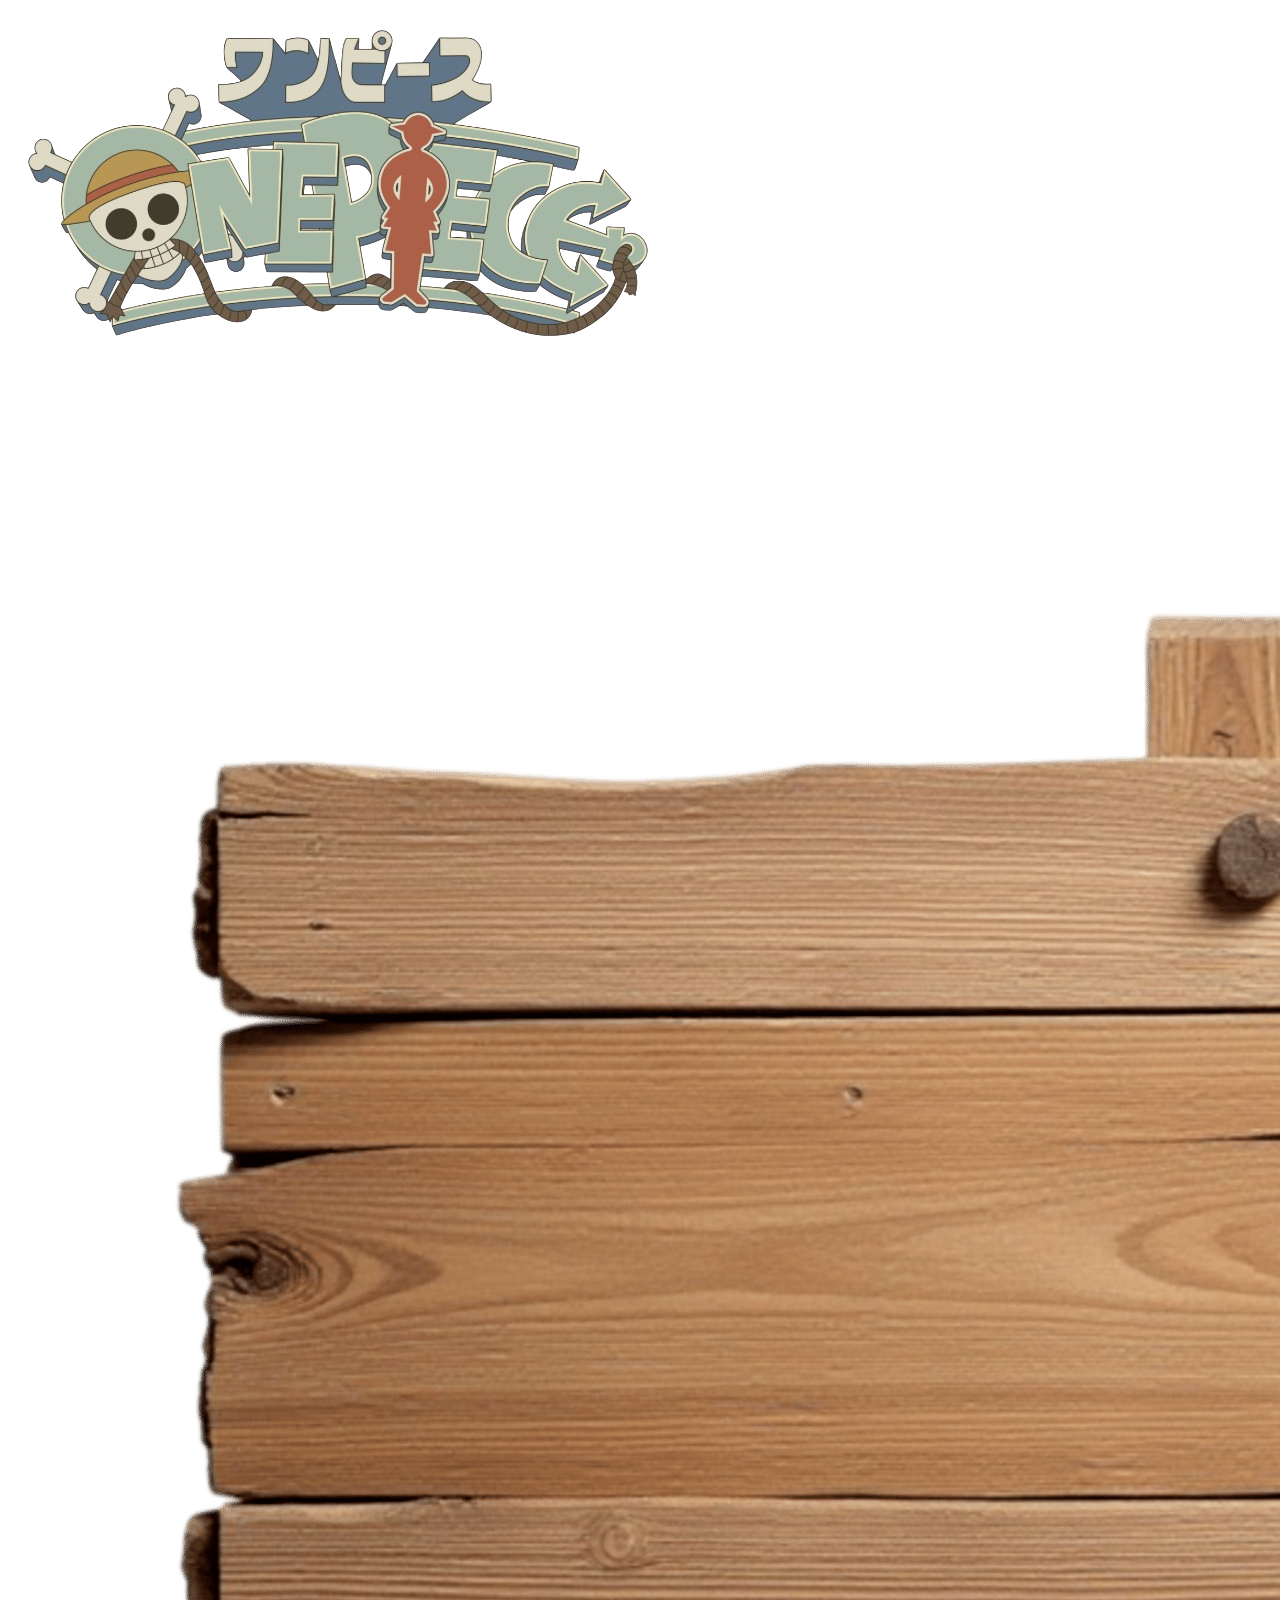
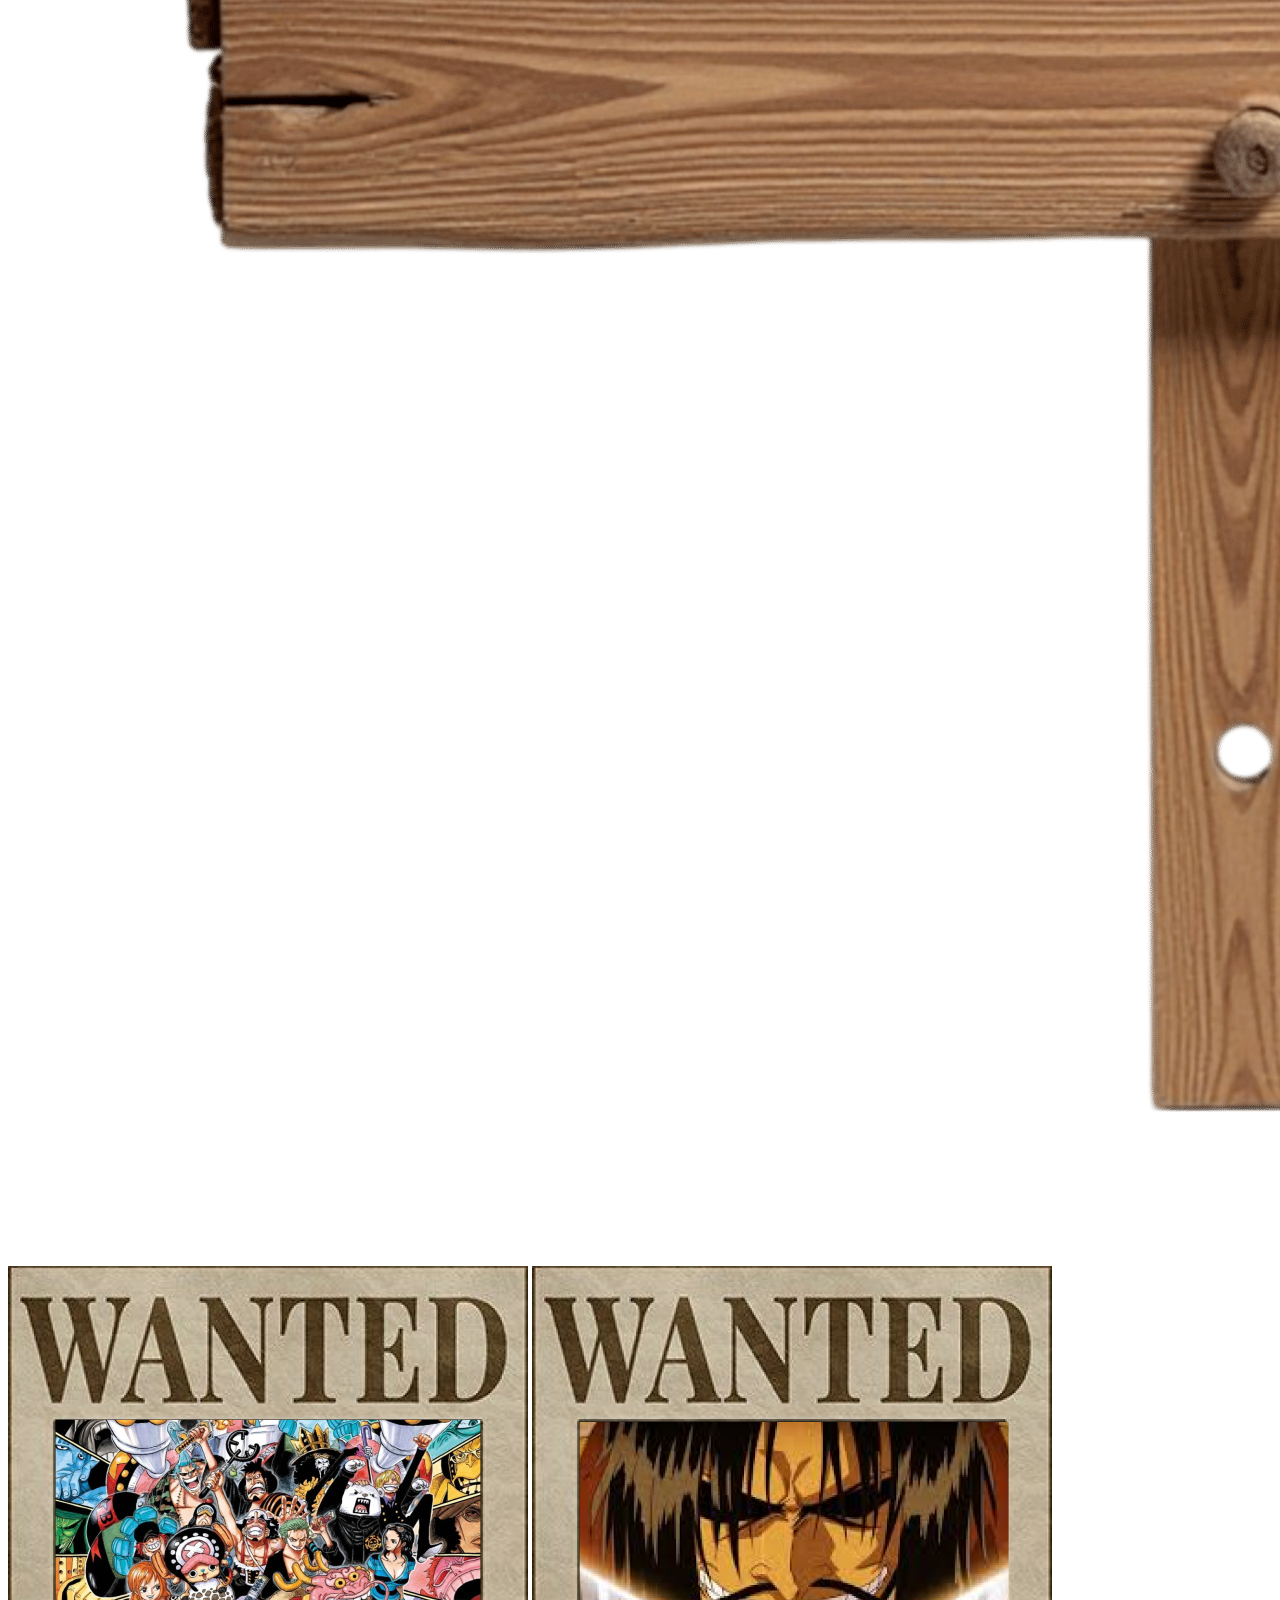
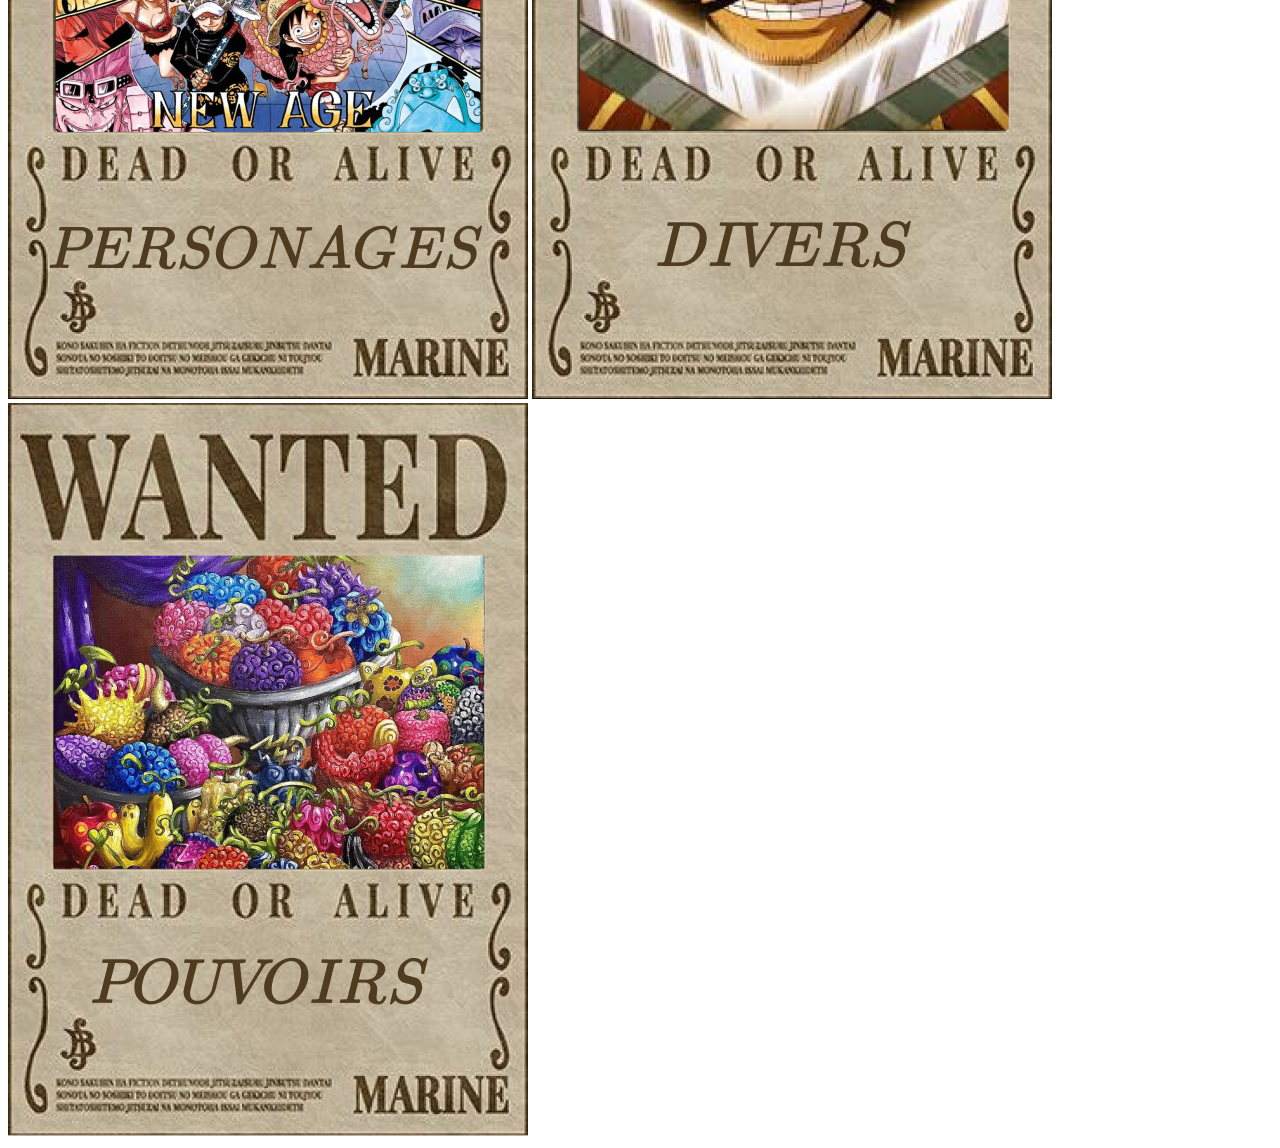
==== html/accueil.html @ 87a9385a "siteop" ====
<!DOCTYPE html>
<html lang="en">
    <head>
        <meta charset="UTF-8">
        <meta name="viewport" content="width=device-width, initial-scale=1.0">
        <title>One Piece</title>
        <link rel="stylesheet" href="/SITEOP/cssaccueil.css">
    </head>
    <body>
        <div class="header">
        <img src="/images/image-removebg-preview.png" id="op">
        </div>
        
        <div class="pancarte">
            <img src="/images/—Pngtree—wooden signboard cartoon with blank_19937762.png" id="pancarte">
            
            <div class="affiches" id="affiches">
                <img id="personnages" src="/images/WANTED PERSONAGES.png" alt="personnages">
                <img id="divers" src="/images/WANTED DIVERS.png" alt="divers">
                <img src="/images/image_2025-11-13_231955057.png" alt="pouvoirs" id="pouvoirs">
            </div>
        </div>
        </body>
</html>
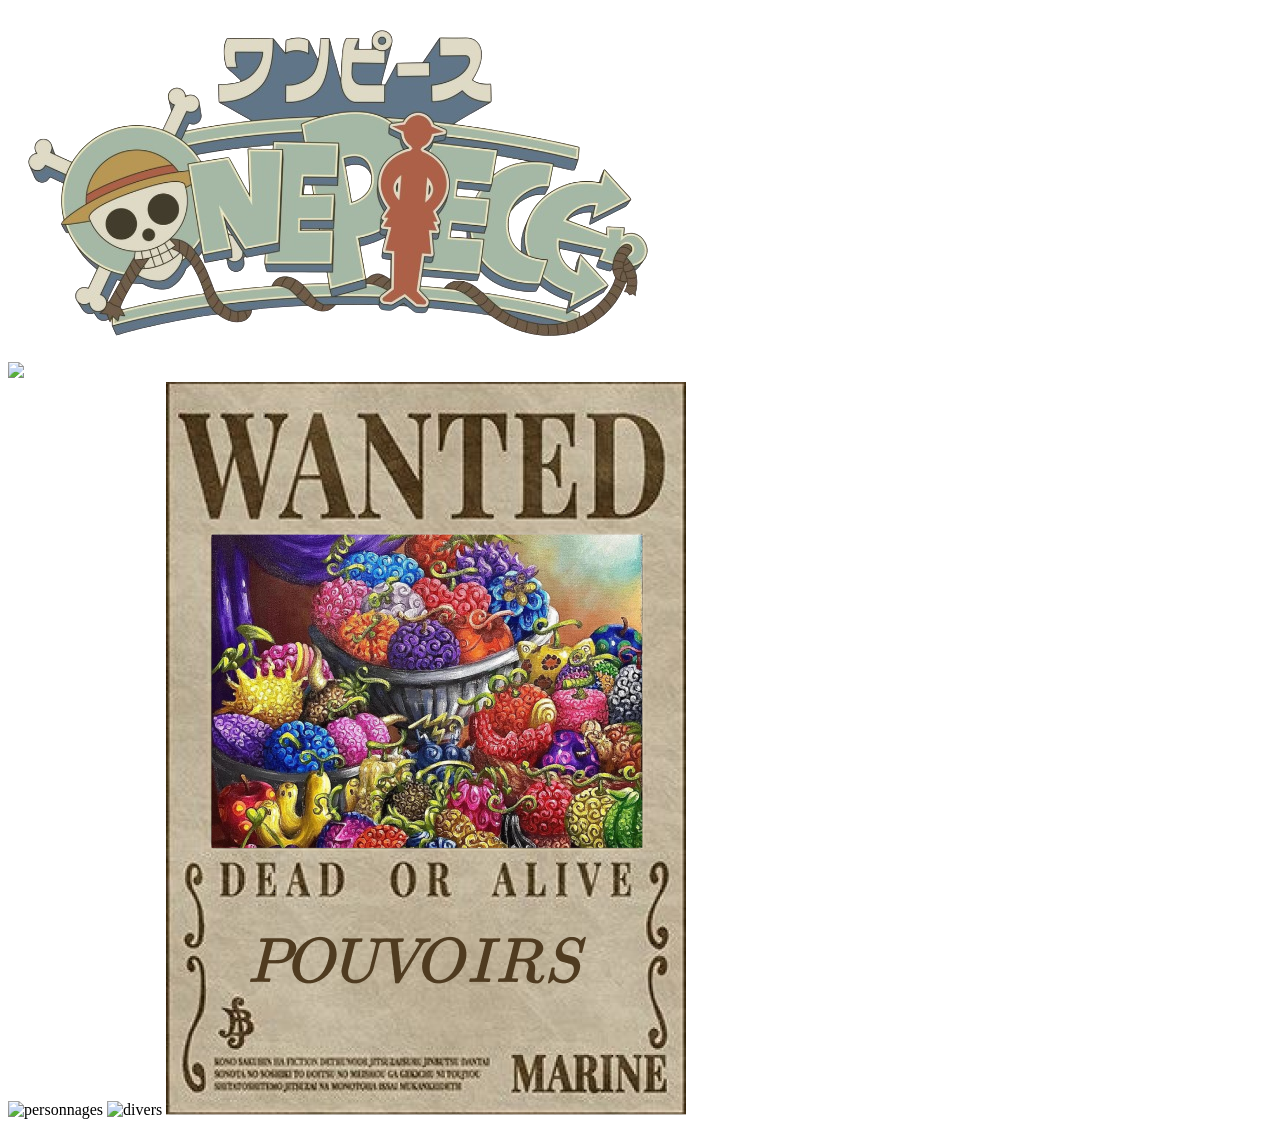
==== commit 683f9723: "Merge branch 'main' of github.com:AyoubHSSINI13/Site-op-Ayoub-Abdel-et-Jules" ====
--- a/html/accueil.html
+++ b/html/accueil.html
@@ -12,11 +12,11 @@
         </div>
         
         <div class="pancarte">
-            <img src="/images/—Pngtree—wooden signboard cartoon with blank_19937762.png" id="pancarte">
+            <img src="/Site-op-Ayoub-Abdel-et-Jules/images/imagesAccueil/pancarte.png" id="pancarte">
             
             <div class="affiches" id="affiches">
-                <img id="personnages" src="/images/WANTED PERSONAGES.png" alt="personnages">
-                <img id="divers" src="/images/WANTED DIVERS.png" alt="divers">
+                <img id="personnages" src="/Site-op-Ayoub-Abdel-et-Jules/images/imagesAccueil/personnagesWanted.png" alt="personnages">
+                <img id="divers" src="/Site-op-Ayoub-Abdel-et-Jules/images/imagesAccueil/divers.png" alt="divers">
                 <img src="/images/image_2025-11-13_231955057.png" alt="pouvoirs" id="pouvoirs">
             </div>
         </div>
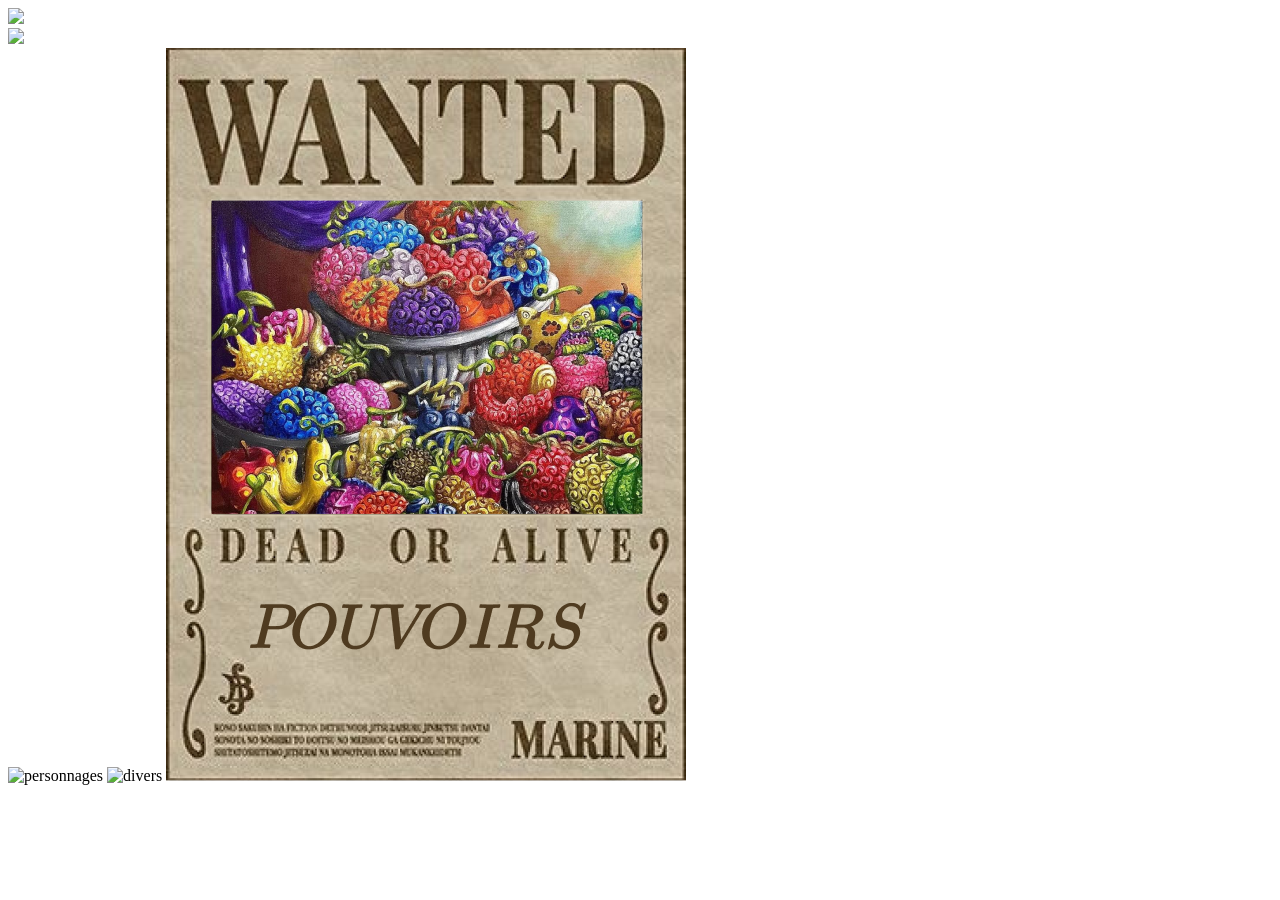
==== commit c377d324: "Changement image" ====
--- a/html/accueil.html
+++ b/html/accueil.html
@@ -4,11 +4,11 @@
         <meta charset="UTF-8">
         <meta name="viewport" content="width=device-width, initial-scale=1.0">
         <title>One Piece</title>
-        <link rel="stylesheet" href="/SITEOP/cssaccueil.css">
+        <link rel="stylesheet" href="/Site-op-Ayoub-Abdel-et-Jules/cssaccueil.css">
     </head>
     <body>
         <div class="header">
-        <img src="/images/image-removebg-preview.png" id="op">
+        <img src="/Site-op-Ayoub-Abdel-et-Jules/images/imagesAccueil/logoOp.png" id="op">
         </div>
         
         <div class="pancarte">
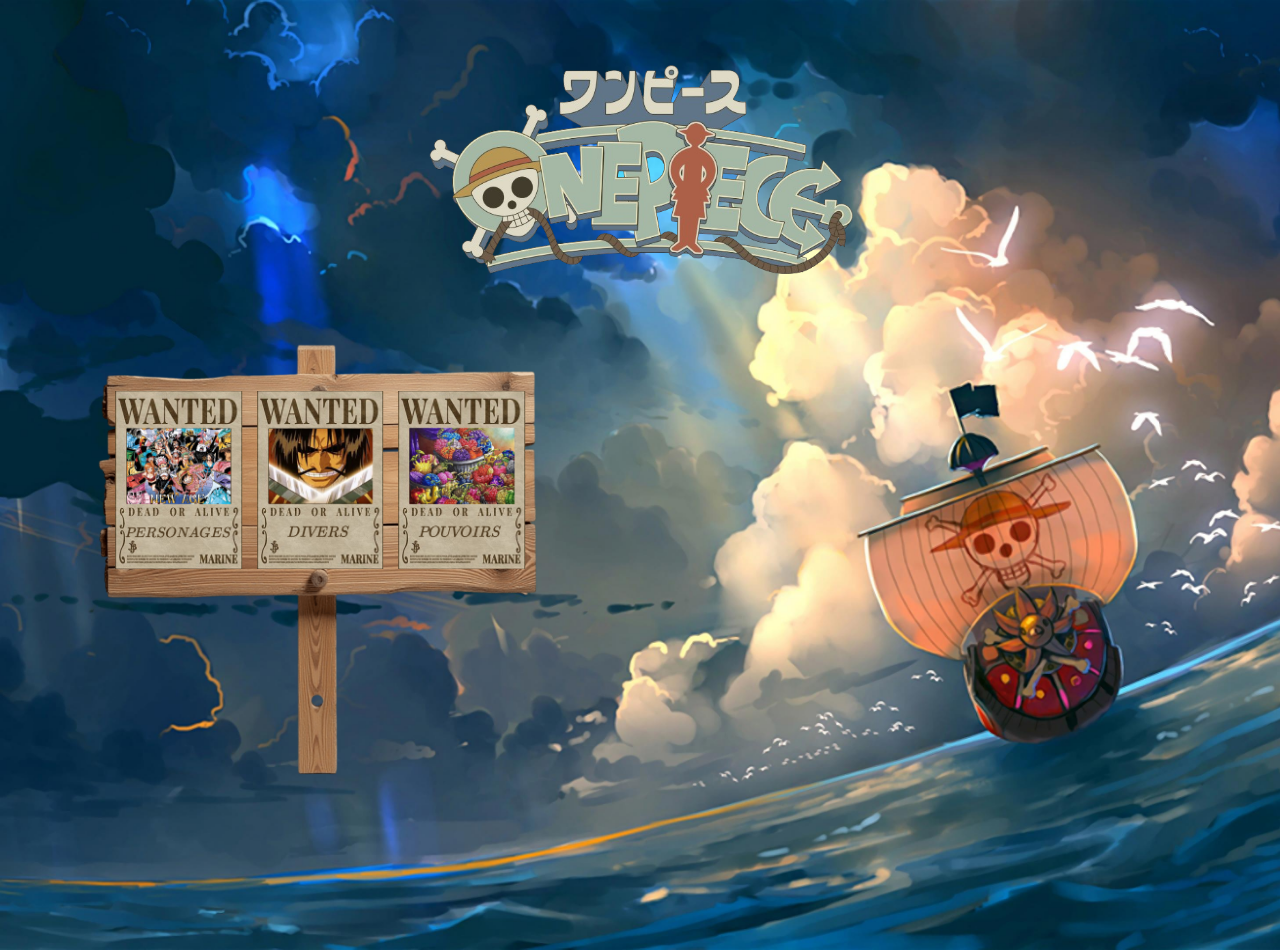
==== commit a751f794: "tout" ====
--- a/html/accueil.html
+++ b/html/accueil.html
@@ -4,20 +4,20 @@
         <meta charset="UTF-8">
         <meta name="viewport" content="width=device-width, initial-scale=1.0">
         <title>One Piece</title>
-        <link rel="stylesheet" href="/Site-op-Ayoub-Abdel-et-Jules/cssaccueil.css">
+        <link rel="stylesheet" href="/css/cssaccueil.css">
     </head>
     <body>
         <div class="header">
-        <img src="/Site-op-Ayoub-Abdel-et-Jules/images/imagesAccueil/logoOp.png" id="op">
+        <img src="/images/imagesAccueil/logoOp.png" id="op">
         </div>
         
         <div class="pancarte">
-            <img src="/Site-op-Ayoub-Abdel-et-Jules/images/imagesAccueil/pancarte.png" id="pancarte">
+            <img src="/images/imagesAccueil/pancarte.png" id="pancarte">
             
             <div class="affiches" id="affiches">
-                <img id="personnages" src="/Site-op-Ayoub-Abdel-et-Jules/images/imagesAccueil/personnagesWanted.png" alt="personnages">
-                <img id="divers" src="/Site-op-Ayoub-Abdel-et-Jules/images/imagesAccueil/divers.png" alt="divers">
-                <img src="/images/image_2025-11-13_231955057.png" alt="pouvoirs" id="pouvoirs">
+                <img id="personnages" src="/images/imagesAccueil/personnagesWanted.png" alt="personnages">
+                <img id="divers" src="/images/imagesAccueil/divers.png" alt="divers">
+                <img src="/images/imagesAccueil/pouvoirs.png" alt="pouvoirs" id="pouvoirs">
             </div>
         </div>
         </body>
--- a/css/cssaccueil.css
+++ b/css/cssaccueil.css
@@ -0,0 +1,146 @@
+body {
+    background-image: url(/images/imagesAccueil/backgroundaccueil.jpg);
+    background-size: cover;
+    background-repeat: no-repeat;
+    background-position: center ; 
+    height: 100vh;
+    margin: 0;
+    overflow: hidden;
+}
+
+/*body::before{
+    background-image:url(images/imagesAccueil/backgroundaccueil.jpg) ;
+    position :absolute;
+    content : " ";
+    width : 100vw;
+    height : 100vw;
+    top: 0;
+    left: 0;
+}*/
+
+.header {
+    text-align: center;
+    margin-top: 50px;
+}
+
+/* --- Styles par défaut (Desktop) --- */
+
+.pancarte {
+    position: absolute;
+   
+    left: 5%;
+    transform: none;
+    width: 40%; 
+    min-width: 400px; 
+}
+
+#pancarte{
+    width: 100%;
+    position: relative;
+   
+}
+
+.affiches {
+    position: absolute;
+    top: 19%;
+    left: 50%;
+    transform: translateX(-50%);
+    display: flex;
+    justify-content: center; 
+    align-items: flex-start; 
+    gap: 15px; 
+    z-index: 1;
+    width: 80%; 
+    padding-bottom: 20px; 
+}
+
+.affiches img {
+    width: 33%;
+    height: auto; 
+    min-width: 120px;
+}
+
+#pancarte .affiches img{
+    display: flex;
+    position: absolute; top : 10vh;
+}
+
+#op {
+    width: 35%;
+    min-width: 200px;
+}
+
+/* --- Media queries pour la responsivité --- */
+
+/* ▼▼▼ Pour la Tablette (basé sur votre maquette) ▼▼▼ */
+@media (max-width: 768px) {
+    body {
+        background-position: center; /* Fond au centre */
+    }
+
+    .header {
+        margin-top: 20px;
+    }
+
+    #op {
+        width: 50%;
+        max-width: 200px;
+    }
+
+    .pancarte {
+        left: 50%; /* Centré */
+        bottom: 0;
+        transform: translateX(-50%);
+        width: 70%; /* Retaillé pour la tablette */
+        min-width: 300px;
+    }
+
+    #pancarte {
+        width: 100%;
+    }
+
+    .affiches {
+        top: 30%; /* Ajusté pour remonter sur la tablette */
+        gap: 8px; /* Réduit le gap */
+        width: 95%; /* Prend plus de largeur sur la pancarte */
+    }
+
+    .affiches img {
+        width: 32%; /* Ajusté pour la tablette */
+        min-width: 80px;
+        max-width: 120px; /* Une max-width peut être utile ici */
+    }
+}
+
+/* ▼▼▼ Pour le Mobile (basé sur votre maquette) ▼▼▼ */
+@media (max-width: 480px) {
+    .header {
+        margin-top: 10px;
+    }
+
+    #op {
+        width: 60%;
+        max-width: 150px;
+    }
+
+    .pancarte {
+        width: 85%; /* Retaillé pour le mobile */
+        min-width: 280px;
+    }
+
+    #pancarte {
+        width: 100%;
+    }
+
+    .affiches {
+        top: 25%; /* Ajusté pour le mobile */
+        gap: 5px; /* Réduit encore le gap */
+        width: 98%;
+    }
+
+    .affiches img {
+        width: 32%; /* Ajusté pour le mobile */
+        min-width: 70px;
+        max-width: 100px;
+    }
+}
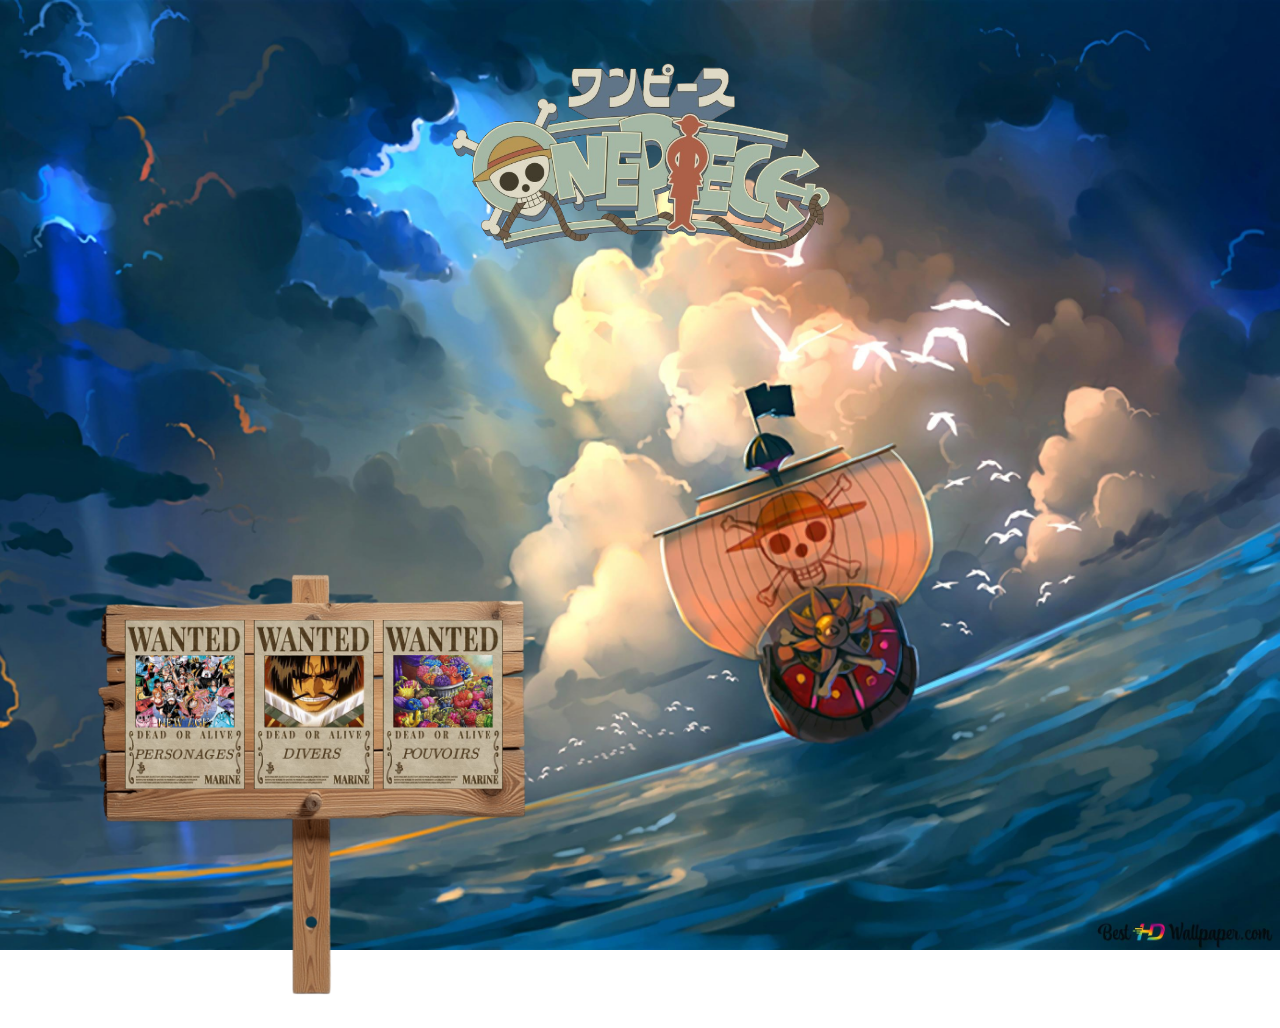
==== commit 08832d34: "chch" ====
--- a/html/accueil.html
+++ b/html/accueil.html
@@ -10,15 +10,22 @@
         <div class="header">
         <img src="/images/imagesAccueil/logoOp.png" id="op">
         </div>
-        
         <div class="pancarte">
-            <img src="/images/imagesAccueil/pancarte.png" id="pancarte">
-            
-            <div class="affiches" id="affiches">
-                <img id="personnages" src="/images/imagesAccueil/personnagesWanted.png" alt="personnages">
-                <img id="divers" src="/images/imagesAccueil/divers.png" alt="divers">
-                <img src="/images/imagesAccueil/pouvoirs.png" alt="pouvoirs" id="pouvoirs">
-            </div>
+        <img src="/images/imagesAccueil/pancarte.png" id="pancarte">
+    
+        <div class="affiches" id="affiches">
+        <a href="/html/Perso.html" title="Voir les personnages">
+            <img id="personnages" src="/images/imagesAccueil/personnagesWanted.png" alt="personnages">
+        </a>
+        <a href="/html/" title="Voir la section divers">
+            <img id="divers" src="/images/imagesAccueil/divers.png" alt="divers">
+        </a>
+        <a href="/html/" title="Voir les pouvoirs">
+            <img src="/images/imagesAccueil/pouvoirs.png" alt="pouvoirs" id="pouvoirs">
+        </a>
+    </div>
+</div>
         </div>
         </body>
 </html>
+ 
--- a/css/cssaccueil.css
+++ b/css/cssaccueil.css
@@ -2,14 +2,14 @@
     background-image: url(/images/imagesAccueil/backgroundaccueil.jpg);
     background-size: cover;
     background-repeat: no-repeat;
-    background-position: center ; 
+    background-position: right; 
     height: 100vh;
     margin: 0;
     overflow: hidden;
 }
 
 /*body::before{
-    background-image:url(images/imagesAccueil/backgroundaccueil.jpg) ;
+    background-image:url(/images/imagesAccueil/backgroundaccueil.jpg) ;
     position :absolute;
     content : " ";
     width : 100vw;
@@ -23,19 +23,20 @@
     margin-top: 50px;
 }
 
+
 /* --- Styles par défaut (Desktop) --- */
 
 .pancarte {
     position: absolute;
-   
     left: 5%;
     transform: none;
-    width: 40%; 
-    min-width: 400px; 
+    width: 35vw; 
+    min-width: 500px;
+    bottom: -10vw;
 }
 
 #pancarte{
-    width: 100%;
+    width:100%;
     position: relative;
    
 }
@@ -48,14 +49,26 @@
     display: flex;
     justify-content: center; 
     align-items: flex-start; 
-    gap: 15px; 
-    z-index: 1;
-    width: 80%; 
+    width: 28vw; 
     padding-bottom: 20px; 
+    gap: 9px;
+}
+
+.affiches a img {
+    width: 100%;     /* L'image prend 100% de la largeur du lien, pas plus ! */
+    height: auto;    /* On garde les proportions (le ratio) de l'image */
+    display: block;  /* Supprime les petits espaces blancs sous les images */
+    transition: transform 0.3s ease; /* (Optionnel) Pour l'animation au survol */
+}
+
+.affiches img:hover {
+    transform: scale(1.10);
+    transition: transform 0.3s ease;
+    cursor: pointer;
 }
 
 .affiches img {
-    width: 33%;
+    width: 30vw;
     height: auto; 
     min-width: 120px;
 }
@@ -66,8 +79,8 @@
 }
 
 #op {
-    width: 35%;
-    min-width: 200px;
+    width: 30%;
+    min-width: 400px;
 }
 
 /* --- Media queries pour la responsivité --- */
@@ -75,7 +88,7 @@
 /* ▼▼▼ Pour la Tablette (basé sur votre maquette) ▼▼▼ */
 @media (max-width: 768px) {
     body {
-        background-position: center; /* Fond au centre */
+        background-position: 90% center; /* Fond au centre */
     }
 
     .header {
@@ -83,16 +96,16 @@
     }
 
     #op {
-        width: 50%;
-        max-width: 200px;
+        width: 60%;
+        max-width: 400px;
     }
 
     .pancarte {
         left: 50%; /* Centré */
-        bottom: 0;
+        bottom: -25vw;
         transform: translateX(-50%);
-        width: 70%; /* Retaillé pour la tablette */
-        min-width: 300px;
+        width: 65%; /* Retaillé pour la tablette */
+        min-width: 350px;
     }
 
     #pancarte {
@@ -100,9 +113,10 @@
     }
 
     .affiches {
-        top: 30%; /* Ajusté pour remonter sur la tablette */
-        gap: 8px; /* Réduit le gap */
-        width: 95%; /* Prend plus de largeur sur la pancarte */
+        top: 19%; /* Ajusté pour remonter sur la tablette */
+        gap: 5px; /* Réduit le gap */
+        width: 85%; /* Prend plus de largeur sur la pancarte */
+        left: 50%;
     }
 
     .affiches img {
@@ -110,6 +124,12 @@
         min-width: 80px;
         max-width: 120px; /* Une max-width peut être utile ici */
     }
+
+    .affiches img:hover {
+    transform: scale(1.10);
+    transition: transform 0.3s ease;
+    cursor: pointer;
+}
 }
 
 /* ▼▼▼ Pour le Mobile (basé sur votre maquette) ▼▼▼ */
@@ -117,15 +137,20 @@
     .header {
         margin-top: 10px;
     }
+    
+    body{
+        background-position: 80% center; /* Fond au centre */
+    }
 
     #op {
-        width: 60%;
+        width: 50%;
         max-width: 150px;
     }
 
     .pancarte {
         width: 85%; /* Retaillé pour le mobile */
         min-width: 280px;
+        bottom: -30vw;
     }
 
     #pancarte {
@@ -133,9 +158,10 @@
     }
 
     .affiches {
-        top: 25%; /* Ajusté pour le mobile */
-        gap: 5px; /* Réduit encore le gap */
-        width: 98%;
+        top: 20%; /* Ajusté pour le mobile */
+        gap: 8px; /* Réduit encore le gap */
+        width: 81%;
+        left: 50%;
     }
 
     .affiches img {
@@ -143,4 +169,9 @@
         min-width: 70px;
         max-width: 100px;
     }
+    .affiches img:hover {
+    transform: scale(1.10);
+    transition: transform 0.3s ease;
+    cursor: pointer;
 }
+}
